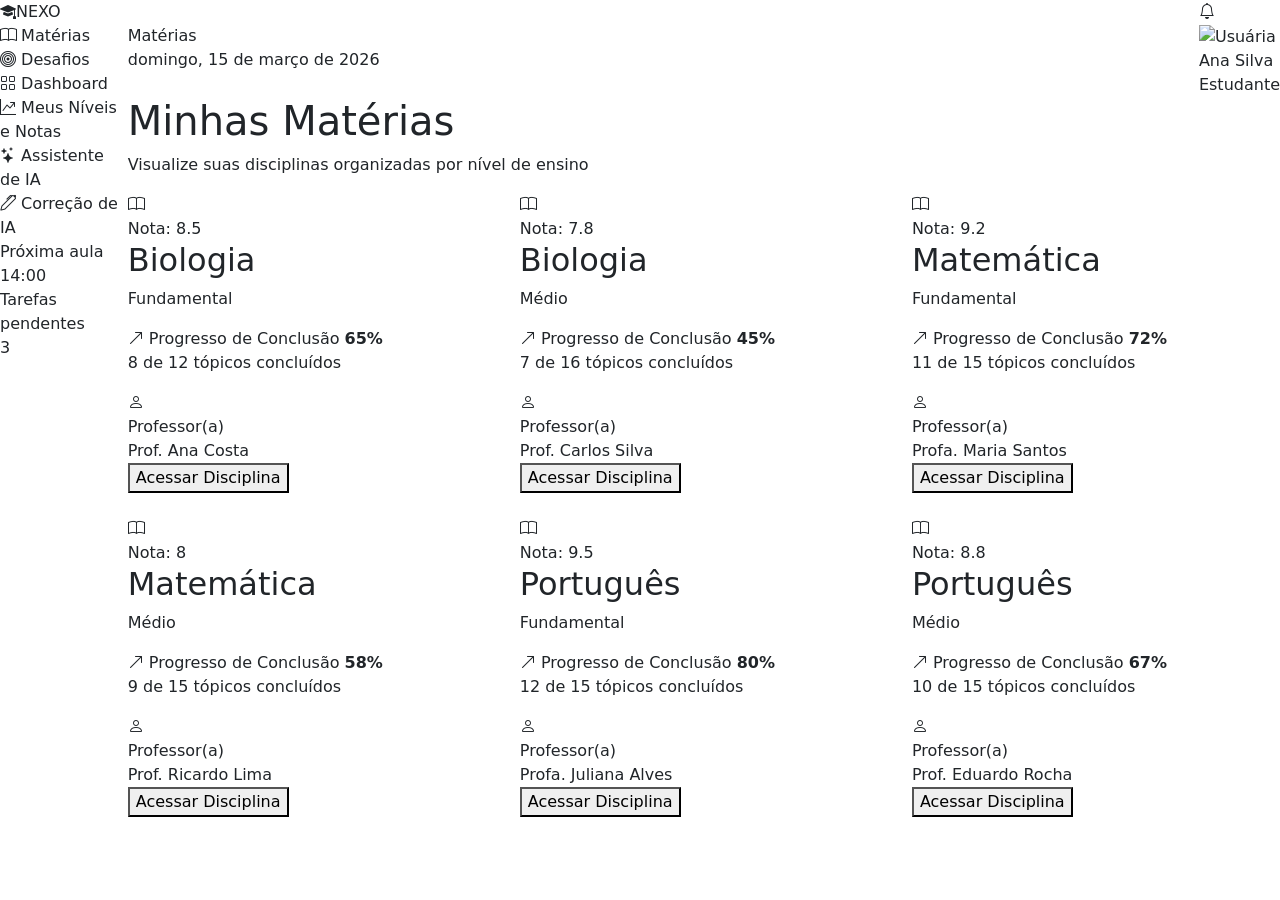
==== html/index.html @ 9752abe2 "HTML/BootStrap" ====
<!DOCTYPE html>
<html lang="pt-BR">
<head>
    <meta charset="UTF-8">
    <meta name="viewport" content="width=device-width, initial-scale=1.0">
    <title>NEXO – Núcleo de Execução e Orientação Acadêmica</title>

    <!-- Bootstrap -->
    <link href="https://cdn.jsdelivr.net/npm/bootstrap@5.3.3/dist/css/bootstrap.min.css" rel="stylesheet">

    <!-- Bootstrap Icons -->
    <link rel="stylesheet" href="https://cdn.jsdelivr.net/npm/bootstrap-icons@1.11.3/font/bootstrap-icons.min.css">

    <!-- CSS externo -->
    <link rel="stylesheet" href="../css/styles.css">
</head>
<body>
    <div class="d-flex layout">
        <!-- Sidebar(Informações de abertura do layout a esquerda) -->
        <aside class="sidebar">
            <div>
                <div class="logo-area d-flex align-items-center">
                    <div class="logo-icon">
                        <i class="bi bi-mortarboard-fill"></i>
                    </div>
                    <span class="logo-text">NEXO</span>
                </div>

                <nav class="menu">
                    <div class="menu-item active">
                        <i class="bi bi-book"></i>
                        <span>Matérias</span>
                    </div>

                    <div class="menu-item">
                        <i class="bi bi-bullseye"></i>
                        <span>Desafios</span>
                    </div>

                    <div class="menu-item">
                        <i class="bi bi-grid"></i>
                        <span>Dashboard</span>
                    </div>

                    <div class="menu-item">
                        <i class="bi bi-graph-up-arrow"></i>
                        <span>Meus Níveis e Notas</span>
                    </div>

                    <div class="menu-item">
                        <i class="bi bi-stars"></i>
                        <span>Assistente de IA</span>
                    </div>

                    <div class="menu-item">
                        <i class="bi bi-pen"></i>
                        <span>Correção de IA</span>
                    </div>
                </nav>
            </div>

            <div class="sidebar-footer">
                <div class="footer-row">
                    <span>Próxima aula</span>
                    <div class="footer-badge">14:00</div>
                </div>

                <div class="footer-row mb-0">
                    <span>Tarefas pendentes</span>
                    <div class="footer-badge">3</div>
                </div>
            </div>
        </aside>

        <!-- Conteúdo -->
        <main class="main-content flex-grow-1">
            <header class="topbar d-flex justify-content-between align-items-center">
                <div>
                    <div class="page-mini-title">Matérias</div>
                    <div class="page-date">domingo, 15 de março de 2026</div>
                </div>

                <div class="topbar-right">
                    <div class="notification">
                        <i class="bi bi-bell"></i>
                    </div>

                    <div class="user-box">
                        <img src="https://i.pravatar.cc/100?img=32" alt="Usuária" class="user-photo">
                        <div>
                            <div class="user-name">Ana Silva</div>
                            <div class="user-role">Estudante</div>
                        </div>
                    </div>
                </div>
            </header>

            <section class="content-area">
                <h1 class="main-title">Minhas Matérias</h1>
                <p class="main-subtitle">Visualize suas disciplinas organizadas por nível de ensino</p>

                <div class="row g-4">
                    <!-- Card 1 -->
                    <div class="col-md-6 col-xl-4">
                        <div class="subject-card">
                            <div class="card-top">
                                <div class="subject-icon green-icon">
                                    <i class="bi bi-book"></i>
                                </div>
                                <div class="grade-badge">Nota: 8.5</div>
                            </div>

                            <h2 class="subject-name">Biologia</h2>
                            <p class="subject-level">Fundamental</p>

                            <div class="progress-head">
                                <span><i class="bi bi-arrow-up-right"></i> Progresso de Conclusão</span>
                                <strong>65%</strong>
                            </div>

                            <div class="custom-progress">
                                <div class="custom-progress-bar" style="width: 65%;"></div>
                            </div>

                            <p class="progress-info">8 de 12 tópicos concluídos</p>

                            <div class="teacher-box">
                                <div class="teacher-icon">
                                    <i class="bi bi-person"></i>
                                </div>
                                <div>
                                    <div class="teacher-label">Professor(a)</div>
                                    <div class="teacher-name">Prof. Ana Costa</div>
                                </div>
                            </div>

                            <button class="subject-btn">Acessar Disciplina</button>
                        </div>
                    </div>

                    <!-- Card 2 -->
                    <div class="col-md-6 col-xl-4">
                        <div class="subject-card">
                            <div class="card-top">
                                <div class="subject-icon green-icon">
                                    <i class="bi bi-book"></i>
                                </div>
                                <div class="grade-badge">Nota: 7.8</div>
                            </div>

                            <h2 class="subject-name">Biologia</h2>
                            <p class="subject-level">Médio</p>

                            <div class="progress-head">
                                <span><i class="bi bi-arrow-up-right"></i> Progresso de Conclusão</span>
                                <strong>45%</strong>
                            </div>

                            <div class="custom-progress">
                                <div class="custom-progress-bar" style="width: 45%;"></div>
                            </div>

                            <p class="progress-info">7 de 16 tópicos concluídos</p>

                            <div class="teacher-box">
                                <div class="teacher-icon">
                                    <i class="bi bi-person"></i>
                                </div>
                                <div>
                                    <div class="teacher-label">Professor(a)</div>
                                    <div class="teacher-name">Prof. Carlos Silva</div>
                                </div>
                            </div>

                            <button class="subject-btn">Acessar Disciplina</button>
                        </div>
                    </div>

                    <!-- Card 3 -->
                    <div class="col-md-6 col-xl-4">
                        <div class="subject-card">
                            <div class="card-top">
                                <div class="subject-icon blue-icon">
                                    <i class="bi bi-book"></i>
                                </div>
                                <div class="grade-badge purple-badge">Nota: 9.2</div>
                            </div>

                            <h2 class="subject-name">Matemática</h2>
                            <p class="subject-level">Fundamental</p>

                            <div class="progress-head">
                                <span><i class="bi bi-arrow-up-right"></i> Progresso de Conclusão</span>
                                <strong>72%</strong>
                            </div>

                            <div class="custom-progress">
                                <div class="custom-progress-bar" style="width: 72%;"></div>
                            </div>

                            <p class="progress-info">11 de 15 tópicos concluídos</p>

                            <div class="teacher-box">
                                <div class="teacher-icon">
                                    <i class="bi bi-person"></i>
                                </div>
                                <div>
                                    <div class="teacher-label">Professor(a)</div>
                                    <div class="teacher-name">Profa. Maria Santos</div>
                                </div>
                            </div>

                            <button class="subject-btn">Acessar Disciplina</button>
                        </div>
                    </div>

                    <!-- Card 4 -->
                    <div class="col-md-6 col-xl-4">
                        <div class="subject-card">
                            <div class="card-top">
                                <div class="subject-icon blue-icon">
                                    <i class="bi bi-book"></i>
                                </div>
                                <div class="grade-badge">Nota: 8</div>
                            </div>

                            <h2 class="subject-name">Matemática</h2>
                            <p class="subject-level">Médio</p>

                            <div class="progress-head">
                                <span><i class="bi bi-arrow-up-right"></i> Progresso de Conclusão</span>
                                <strong>58%</strong>
                            </div>

                            <div class="custom-progress">
                                <div class="custom-progress-bar" style="width: 58%;"></div>
                            </div>

                            <p class="progress-info">9 de 15 tópicos concluídos</p>

                            <div class="teacher-box">
                                <div class="teacher-icon">
                                    <i class="bi bi-person"></i>
                                </div>
                                <div>
                                    <div class="teacher-label">Professor(a)</div>
                                    <div class="teacher-name">Prof. Ricardo Lima</div>
                                </div>
                            </div>

                            <button class="subject-btn">Acessar Disciplina</button>
                        </div>
                    </div>

                    <!-- Card 5 -->
                    <div class="col-md-6 col-xl-4">
                        <div class="subject-card">
                            <div class="card-top">
                                <div class="subject-icon purple-icon">
                                    <i class="bi bi-book"></i>
                                </div>
                                <div class="grade-badge purple-badge">Nota: 9.5</div>
                            </div>

                            <h2 class="subject-name">Português</h2>
                            <p class="subject-level">Fundamental</p>

                            <div class="progress-head">
                                <span><i class="bi bi-arrow-up-right"></i> Progresso de Conclusão</span>
                                <strong>80%</strong>
                            </div>

                            <div class="custom-progress">
                                <div class="custom-progress-bar" style="width: 80%;"></div>
                            </div>

                            <p class="progress-info">12 de 15 tópicos concluídos</p>

                            <div class="teacher-box">
                                <div class="teacher-icon">
                                    <i class="bi bi-person"></i>
                                </div>
                                <div>
                                    <div class="teacher-label">Professor(a)</div>
                                    <div class="teacher-name">Profa. Juliana Alves</div>
                                </div>
                            </div>

                            <button class="subject-btn">Acessar Disciplina</button>
                        </div>
                    </div>

                    <!-- Card 6 -->
                    <div class="col-md-6 col-xl-4">
                        <div class="subject-card">
                            <div class="card-top">
                                <div class="subject-icon purple-icon">
                                    <i class="bi bi-book"></i>
                                </div>
                                <div class="grade-badge">Nota: 8.8</div>
                            </div>

                            <h2 class="subject-name">Português</h2>
                            <p class="subject-level">Médio</p>

                            <div class="progress-head">
                                <span><i class="bi bi-arrow-up-right"></i> Progresso de Conclusão</span>
                                <strong>67%</strong>
                            </div>

                            <div class="custom-progress">
                                <div class="custom-progress-bar" style="width: 67%;"></div>
                            </div>

                            <p class="progress-info">10 de 15 tópicos concluídos</p>

                            <div class="teacher-box">
                                <div class="teacher-icon">
                                    <i class="bi bi-person"></i>
                                </div>
                                <div>
                                    <div class="teacher-label">Professor(a)</div>
                                    <div class="teacher-name">Prof. Eduardo Rocha</div>
                                </div>
                            </div>

                            <button class="subject-btn">Acessar Disciplina</button>
                        </div>
                    </div>
                </div>
            </section>
        </main>
    </div>
</body>
</html>
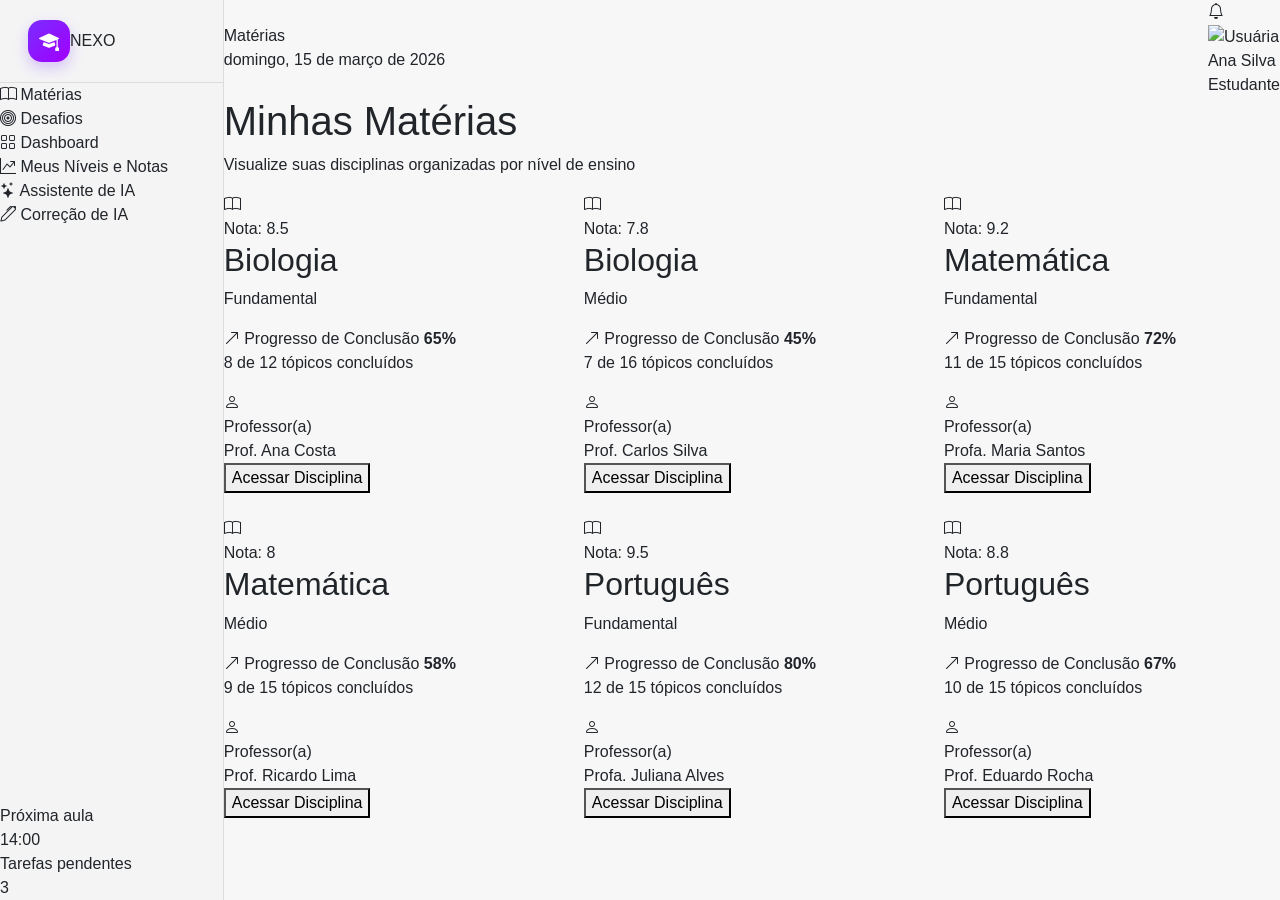
==== commit 1abe6a4b: "Tela de Login" ====
--- a/html/index.html
+++ b/html/index.html
@@ -12,7 +12,7 @@
     <link rel="stylesheet" href="https://cdn.jsdelivr.net/npm/bootstrap-icons@1.11.3/font/bootstrap-icons.min.css">
 
     <!-- CSS externo -->
-    <link rel="stylesheet" href="../css/styles.css">
+    <link rel="stylesheet" href="../css/style.css">
 </head>
 <body>
     <div class="d-flex layout">
--- a/css/style.css
+++ b/css/style.css
@@ -0,0 +1,37 @@
+body {
+    background-color: #f7f7f8;
+    font-family: Arial, Helvetica, sans-serif;
+    overflow-x: hidden;
+    margin: 0;
+}
+
+.layout {
+    min-height: 100vh;
+}
+
+.sidebar {
+    width: 320px;
+    background: #f4f4f5;
+    border-right: 1px solid #dddddf;
+    display: flex;
+    flex-direction: column;
+    justify-content: space-between;
+}
+
+.logo-area {
+    padding: 20px 28px;
+    border-bottom: 1px solid #dddddf;
+}
+
+.logo-icon {
+    width: 42px;
+    height: 42px;
+    border-radius: 14px;
+    background: linear-gradient(135deg, #7a2cff, #a100ff);
+    display: flex;
+    align-items: center;
+    justify-content: center;
+    color: white;
+    font-size: 20px;
+    box-shadow: 0 6px 14px rgba(122, 44, 255, 0.25);
+}
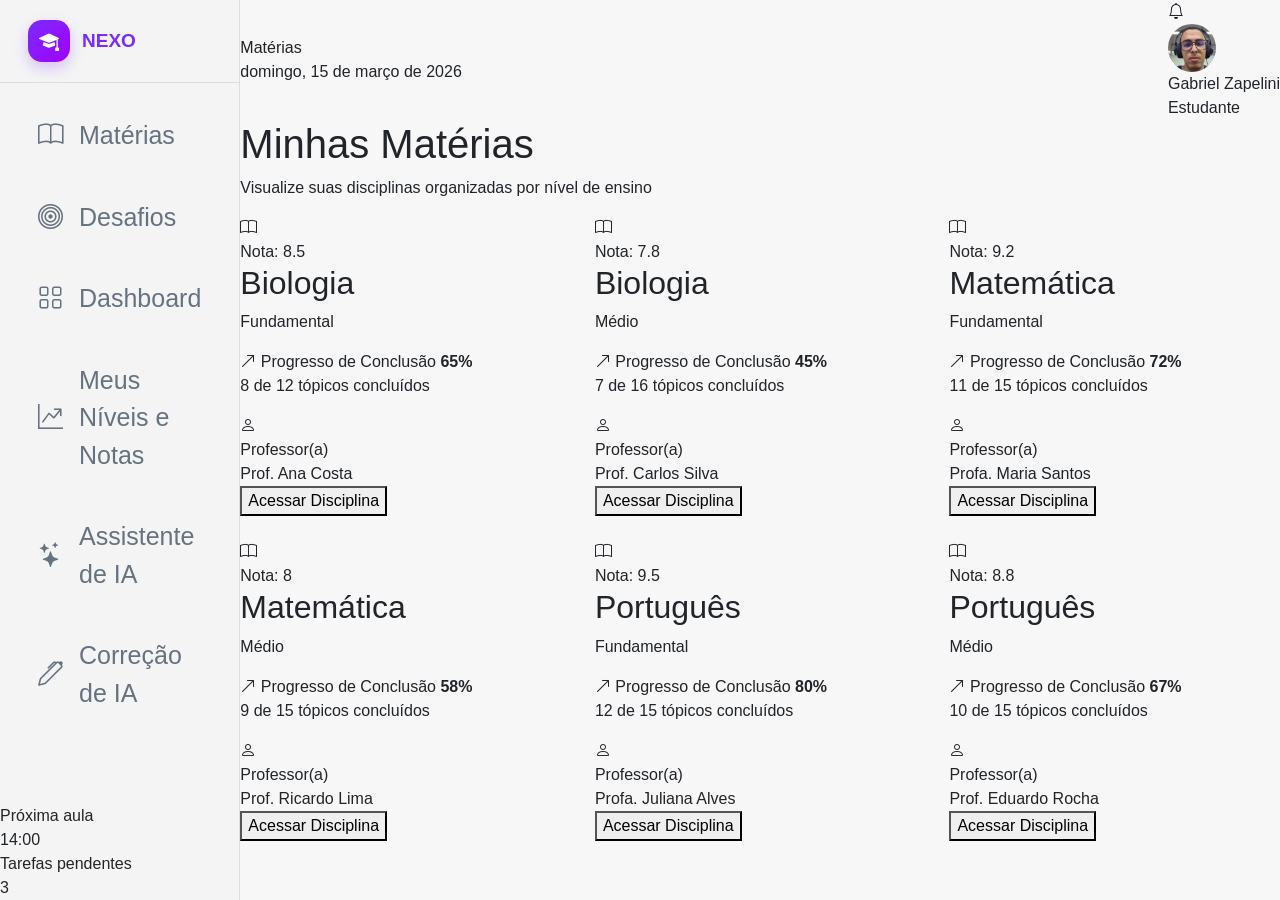
==== commit 4bf12888: "Estilizando a tela principal/Alterando a foto de perfil" ====
--- a/html/index.html
+++ b/html/index.html
@@ -86,9 +86,9 @@
                     </div>
 
                     <div class="user-box">
-                        <img src="https://i.pravatar.cc/100?img=32" alt="Usuária" class="user-photo">
+                        <img src="../imagensProjeto/gabrielZapelini.jpeg" alt="Usuário" class="user-photo">
                         <div>
-                            <div class="user-name">Ana Silva</div>
+                            <div class="user-name">Gabriel Zapelini</div>
                             <div class="user-role">Estudante</div>
                         </div>
                     </div>
--- a/css/style.css
+++ b/css/style.css
@@ -1,3 +1,7 @@
+/* Define a cor de fundo da página
+   Define a fonte padrão do site
+   Remove rolagem horizontal
+   Remove margem padrão do navegador */
 body {
     background-color: #f7f7f8;
     font-family: Arial, Helvetica, sans-serif;
@@ -5,10 +9,19 @@
     margin: 0;
 }
 
+/* Container geral do layout
+   min-height: faz ocupar pelo menos toda a altura da tela */
 .layout {
     min-height: 100vh;
 }
 
+/* Barra lateral (sidebar)
+   width: largura fixa da sidebar
+   background: cor de fundo
+   border-right: linha na direita para separação
+   display:flex: ativa flexbox
+   flex-direction: organiza em coluna
+   justify-content: distribui espaço entre topo e base */
 .sidebar {
     width: 320px;
     background: #f4f4f5;
@@ -18,11 +31,24 @@
     justify-content: space-between;
 }
 
+/* Área do logo
+   padding: espaçamento interno
+   border-bottom: linha abaixo do logo */
 .logo-area {
     padding: 20px 28px;
     border-bottom: 1px solid #dddddf;
 }
 
+/* Ícone do logo
+   width/height: tamanho do ícone
+   border-radius: bordas arredondadas
+   background: fundo em degradê
+   display:flex: ativa flexbox
+   align-items: centraliza verticalmente
+   justify-content: centraliza horizontalmente
+   color: cor do conteúdo
+   font-size: tamanho do ícone
+   box-shadow: sombra ao redor */
 .logo-icon {
     width: 42px;
     height: 42px;
@@ -34,4 +60,73 @@
     color: white;
     font-size: 20px;
     box-shadow: 0 6px 14px rgba(122, 44, 255, 0.25);
+}
+
+/* Texto do logo
+   color: cor do texto
+   font-size: tamanho da fonte
+   font-weight: deixa em negrito
+   margin-left: espaço à esquerda */
+.logo-text {
+    color: #7a2cff;
+    font-size: 19px;
+    font-weight: 700;
+    margin-left: 12px;
+}
+
+/* Menu lateral
+   padding: espaçamento interno */
+.menu {
+    padding: 18px;
+}
+
+/* Item do menu
+   display:flex: ativa flexbox
+   align-items: centraliza verticalmente
+   gap: espaço entre ícone e texto
+   padding: espaço interno
+   border-radius: arredonda os cantos
+   color: cor do texto
+   text-decoration: remove sublinhado
+   font-size: tamanho da fonte
+   font-weight: peso da fonte
+   margin-bottom: espaço entre itens */
+.menu-item {
+    display: flex;
+    align-items: center;
+    gap: 16px;
+    padding: 16px 20px;
+    border-radius: 18px;
+    color: #667280;
+    text-decoration: none;
+    font-size: 15px;
+    font-weight: 500;
+    margin-bottom: 12px;
+}
+
+/* Sobrescreve o tamanho da fonte do menu-item
+   font-size: aumenta o tamanho do texto/ícone */
+.menu-item{
+    font-size: 25px;
+}
+
+/* Item ativo do menu
+   background: fundo em degradê
+   color: texto branco
+   box-shadow: sombra para destaque */
+menu-item.active {
+    background: linear-gradient(90deg, #7c3aed, #9333ea);
+    color: #fff;
+    box-shadow: 0 8px 18px rgba(124, 58, 237, 0.25);
+}
+
+/* Foto do usuário
+   width/height: tamanho da imagem
+   border-radius: deixa a imagem redonda
+   object-fit: ajusta a imagem sem distorcer */
+.user-photo {
+      width: 48px;
+      height: 48px;
+      border-radius: 50%;
+      object-fit: cover;
 }
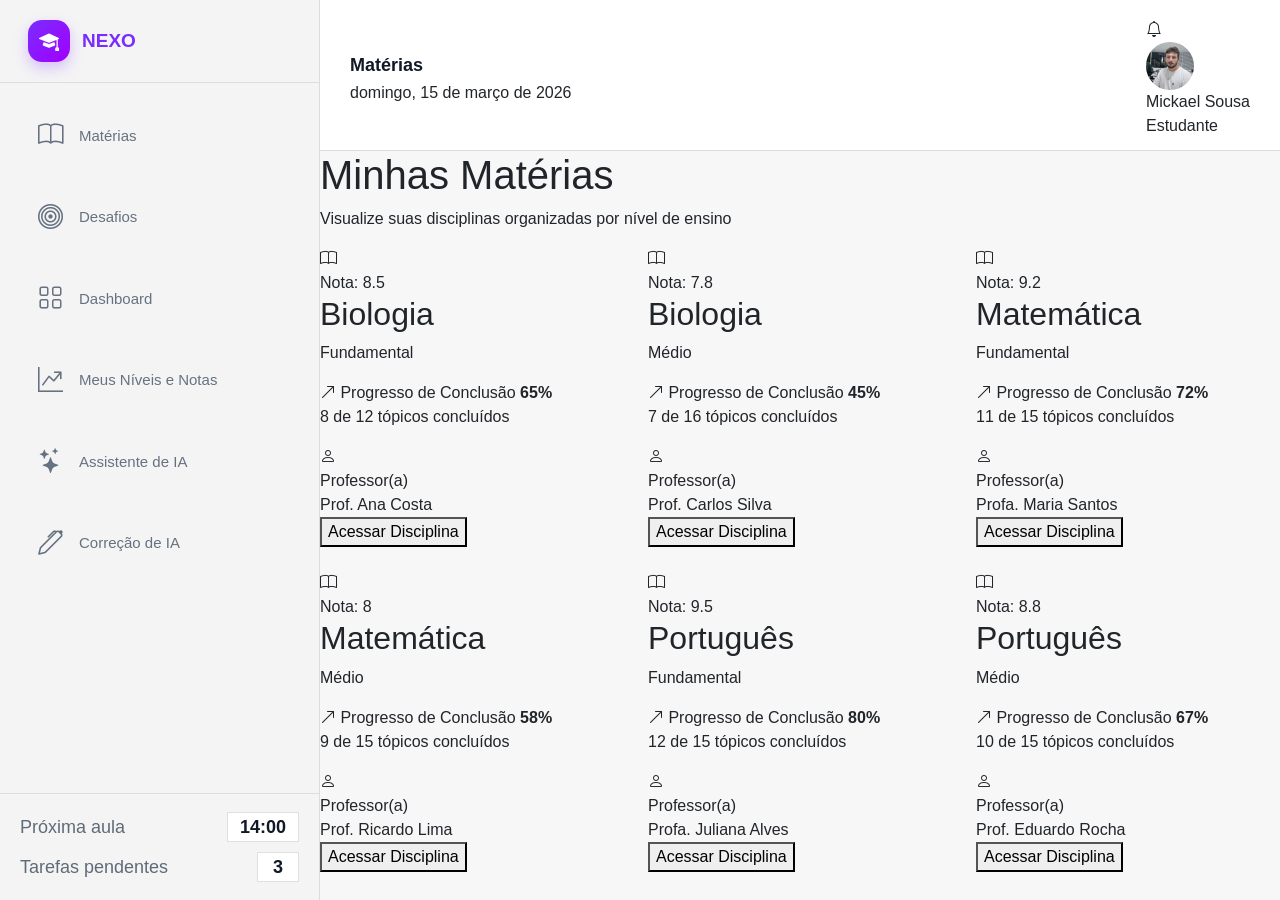
==== commit d3b135f2: "menu" ====
--- a/html/index.html
+++ b/html/index.html
@@ -86,9 +86,9 @@
                     </div>
 
                     <div class="user-box">
-                        <img src="../imagensProjeto/gabrielZapelini.jpeg" alt="Usuário" class="user-photo">
+                        <img src="../imagensProjeto/Mikael.jpeg" alt="Usuário" class="user-photo">
                         <div>
-                            <div class="user-name">Gabriel Zapelini</div>
+                            <div class="user-name">Mickael Sousa</div>
                             <div class="user-role">Estudante</div>
                         </div>
                     </div>
--- a/css/style.css
+++ b/css/style.css
@@ -106,7 +106,7 @@
 
 /* Sobrescreve o tamanho da fonte do menu-item
    font-size: aumenta o tamanho do texto/ícone */
-.menu-item{
+.menu-item i{
     font-size: 25px;
 }
 
@@ -120,6 +120,50 @@
     box-shadow: 0 8px 18px rgba(124, 58, 237, 0.25);
 }
 
+.sidebar-footer {
+    padding: 18px 20px;
+    border-top: 1px solid #dddddf;
+    color: #5f6b77;
+    font-size: 18px;
+}
+
+.footer-row {
+    display: flex;
+    justify-content: space-between;
+    align-items: center;
+    margin-bottom: 10px;
+}
+
+.footer-badge{
+      min-width: 42px;
+      height: 30px;
+      padding: 0 12px;
+      background: #ffffff;
+      border: 1px solid #e0e0e0;
+      border-radius: 999pxpx;
+      display: flex;
+      align-items: center;
+      justify-content: center;
+      color: #111827;
+      font-weight: 600;
+}
+
+.main-content {
+    flex: 1;
+}
+
+.topbar {
+    background: #ffffff;
+    border-bottom: 1px solid #dddddf;
+    padding: 18px 30px 12px;
+}
+
+.page-mini-title {
+    font-size: 18px;
+    color: #111827;
+    font-weight: 600;
+    margin-bottom: 2px;
+}
 /* Foto do usuário
    width/height: tamanho da imagem
    border-radius: deixa a imagem redonda
